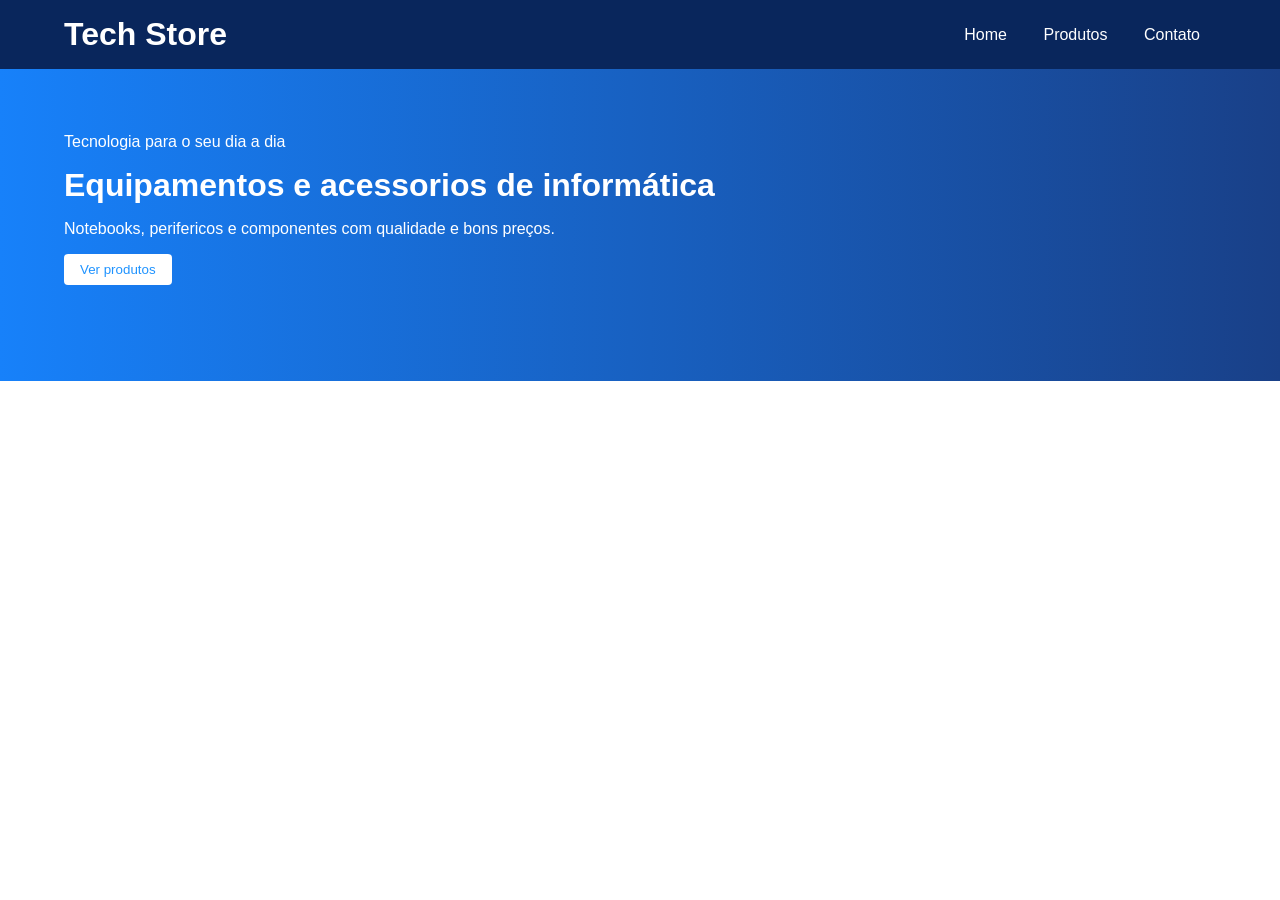
==== index.html @ 1c8600ba "Header completo" ====
<!DOCTYPE html>
<html lang="en">
<head>
    <meta charset="UTF-8">
    <meta name="viewport" content="width=device-width, initial-scale=1.0">
    <title>Pagina</title>
    <link rel="stylesheet" href="style.css">
</head>
<body>
    <header>
        <h1>Tech Store</h1>
        <nav>
            <ul>
                <a href="#">Home</a>
                <a href="#">Produtos</a>
                <a href="#">Contato</a>
            </ul>
        </nav>
    </header>

    <main>
        <section>
            <p>Tecnologia para o seu dia a dia</p>
            <h2>Equipamentos e acessorios de informática</h2>
            <p>Notebooks, perifericos e componentes com qualidade e bons preços.</p>
            <button>Ver produtos</button>
        </section>
    </main>
    
</body>
</html>
---- style.css ----
*{
    margin: 0;
    padding: 0;
    box-sizing: border-box;
    font-family: Arial, sans-serif;
}

header{
    display: flex;
    justify-content: space-between;
    align-items: center;
    padding: 1rem 4rem;
    background-color: #09265c;
    color: #fff;
}

header h1{
    font-size: 2rem;
}

header nav a{
    color: #fff;
    text-decoration: none;
    margin: 0 1rem;
}

header nav a:hover{
    text-decoration: underline;
}

main{
    padding: 4rem 4rem;
    background-image: linear-gradient(to right, #1781fa, #194088);
    color: #fff;
}

section{
    margin-bottom: 2rem; 
}

section h2{
    font-size: 2rem;
    margin-bottom: 1rem;
}

section p{
    font-size: 1rem;
    margin-bottom: 1rem;
}

section button{
    padding: 0.5rem 1rem;
    background-color: #ffff;
    color: #1f93ff;
    border: none;
    cursor: pointer;
    border-radius: 4px;
}

footer{
    padding: 1rem;
    background-color: #09265c;
    color: #fff;
    text-align: center;
}

footer p{
    font-size: 0.8rem;
}
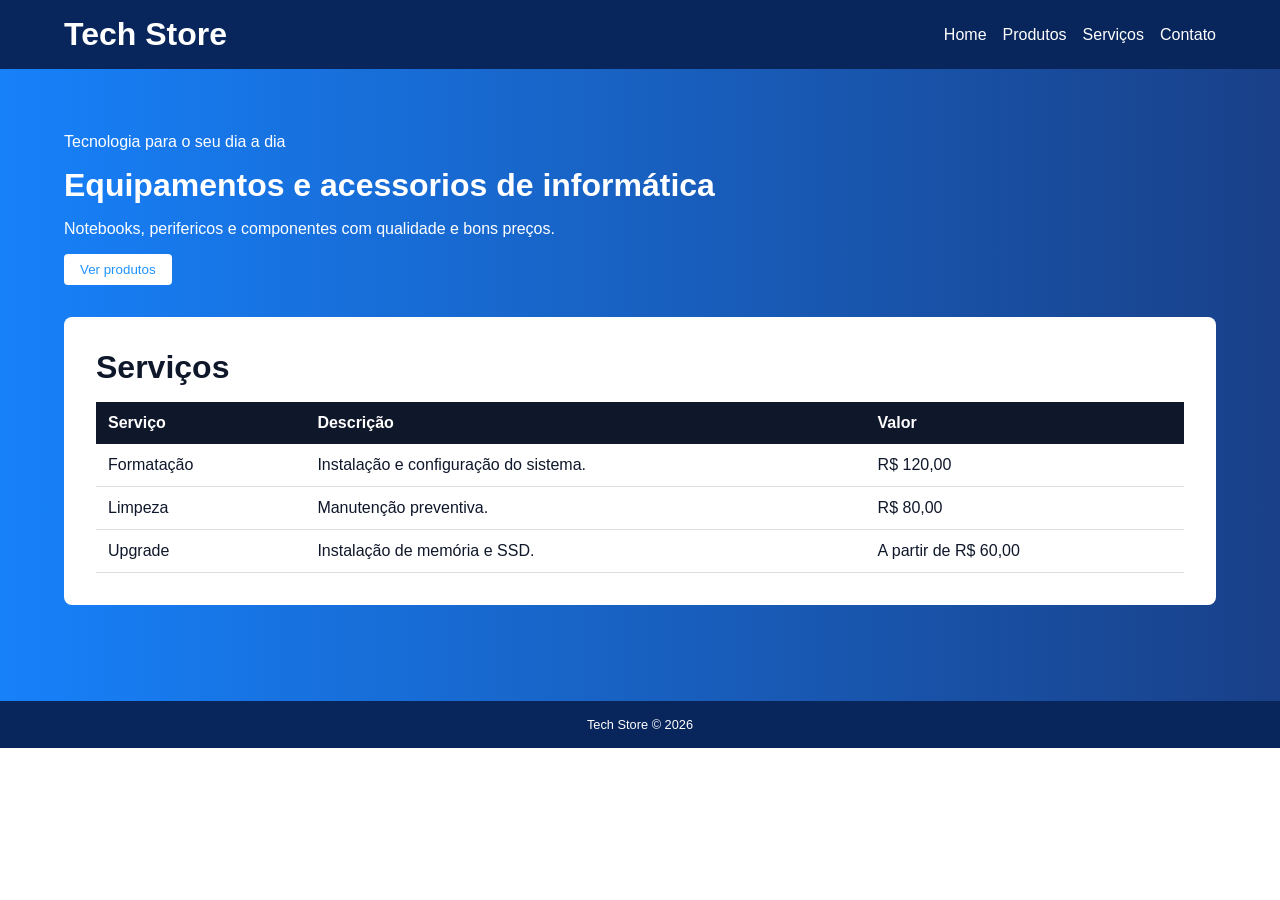
==== commit cad40faf: "Unifica header, hero e servicos em uma unica pagina" ====
--- a/index.html
+++ b/index.html
@@ -1,19 +1,22 @@
 <!DOCTYPE html>
-<html lang="en">
+<html lang="PT-BR">
+
 <head>
     <meta charset="UTF-8">
     <meta name="viewport" content="width=device-width, initial-scale=1.0">
-    <title>Pagina</title>
+    <title>Tech Store</title>
     <link rel="stylesheet" href="style.css">
 </head>
+
 <body>
     <header>
         <h1>Tech Store</h1>
         <nav>
             <ul>
-                <a href="#">Home</a>
-                <a href="#">Produtos</a>
-                <a href="#">Contato</a>
+                <li><a href="#">Home</a></li>
+                <li><a href="#">Produtos</a></li>
+                <li><a href="#">Serviços</a></li>
+                <li><a href="#">Contato</a></li>
             </ul>
         </nav>
     </header>
@@ -25,7 +28,43 @@
             <p>Notebooks, perifericos e componentes com qualidade e bons preços.</p>
             <button>Ver produtos</button>
         </section>
+
+        <section id="servicos">
+            <h2 class="titulo-servicos">Serviços</h2>
+
+            <table class="tabela-servicos">
+                <thead>
+                    <tr>
+                        <th>Serviço</th>
+                        <th>Descrição</th>
+                        <th>Valor</th>
+                    </tr>
+                </thead>
+                <tbody>
+                    <tr>
+                        <td>Formatação</td>
+                        <td>Instalação e configuração do sistema.</td>
+                        <td>R$ 120,00</td>
+                    </tr>
+                    <tr>
+                        <td>Limpeza</td>
+                        <td>Manutenção preventiva.</td>
+                        <td>R$ 80,00</td>
+                    </tr>
+                    <tr>
+                        <td>Upgrade</td>
+                        <td>Instalação de memória e SSD.</td>
+                        <td>A partir de R$ 60,00</td>
+                    </tr>
+                </tbody>
+            </table>
+        </section>
     </main>
-    
+
+    <footer>
+        <p>Tech Store &copy; 2026</p>
+    </footer>
+
 </body>
-</html>+
+</html>
--- a/style.css
+++ b/style.css
@@ -18,10 +18,15 @@
     font-size: 2rem;
 }
 
+header nav ul{
+    display: flex;
+    gap: 1rem;
+    list-style: none;
+}
+
 header nav a{
     color: #fff;
     text-decoration: none;
-    margin: 0 1rem;
 }
 
 header nav a:hover{
@@ -67,3 +72,32 @@
 footer p{
     font-size: 0.8rem;
 }
+
+#servicos{
+    padding: 2rem;
+    background-color: #fff;
+    color: #0f172a;
+    border-radius: 8px;
+}
+
+.titulo-servicos{
+    color: #0f172a;
+    margin-bottom: 1rem;
+}
+
+.tabela-servicos{
+    width: 100%;
+    border-collapse: collapse;
+}
+
+.tabela-servicos th{
+    background-color: #0f172a;
+    color: #fff;
+    padding: 12px;
+    text-align: left;
+}
+
+.tabela-servicos td{
+    padding: 12px;
+    border-bottom: 1px solid #ddd;
+}
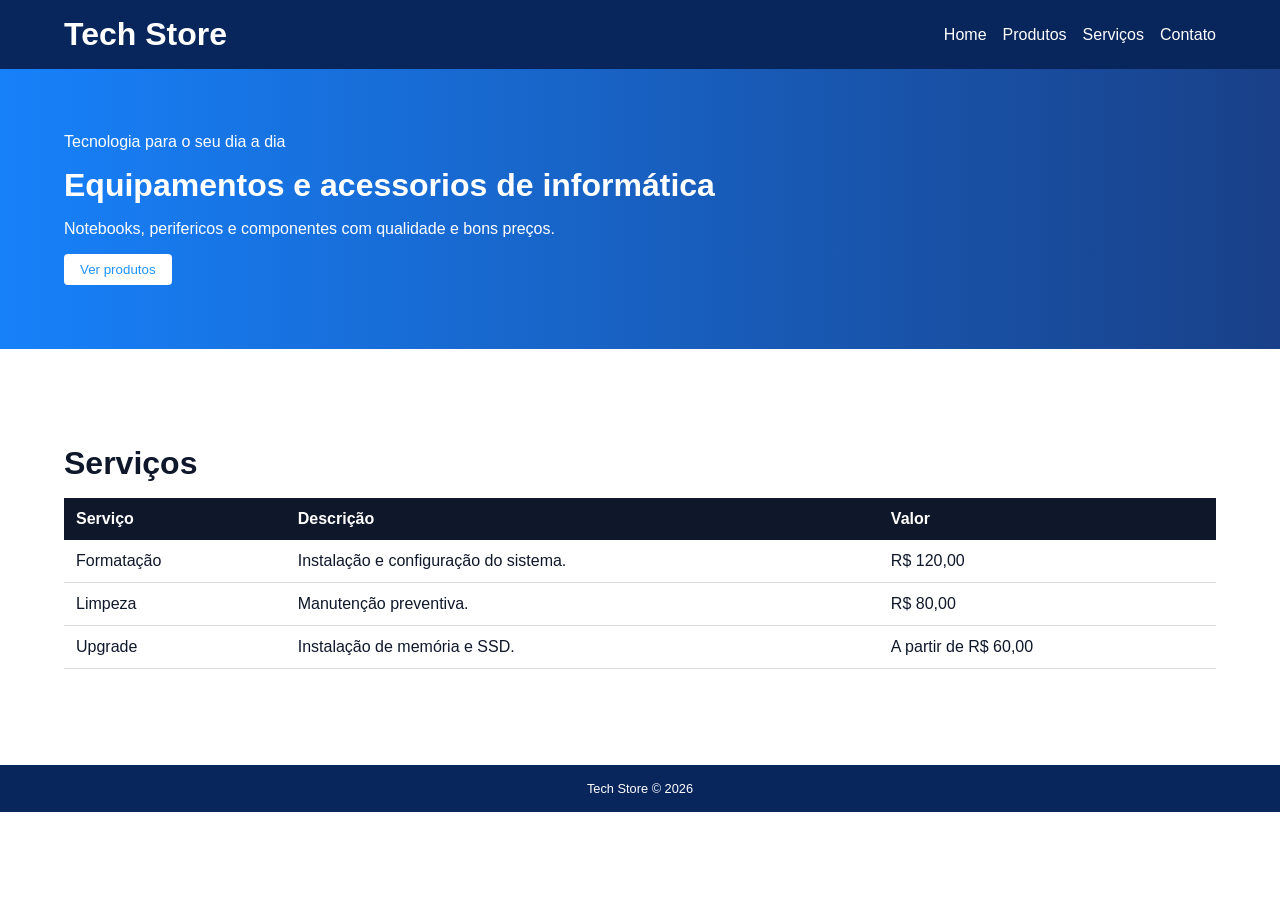
==== commit dcd34977: "Aplica gradiente apenas na secao hero e deixa servicos sem fundo" ====
--- a/index.html
+++ b/index.html
@@ -22,7 +22,7 @@
     </header>
 
     <main>
-        <section>
+        <section class="hero">
             <p>Tecnologia para o seu dia a dia</p>
             <h2>Equipamentos e acessorios de informática</h2>
             <p>Notebooks, perifericos e componentes com qualidade e bons preços.</p>
--- a/style.css
+++ b/style.css
@@ -33,8 +33,8 @@
     text-decoration: underline;
 }
 
-main{
-    padding: 4rem 4rem;
+.hero{
+    padding: 4rem;
     background-image: linear-gradient(to right, #1781fa, #194088);
     color: #fff;
 }
@@ -74,10 +74,8 @@
 }
 
 #servicos{
-    padding: 2rem;
-    background-color: #fff;
+    padding: 4rem;
     color: #0f172a;
-    border-radius: 8px;
 }
 
 .titulo-servicos{
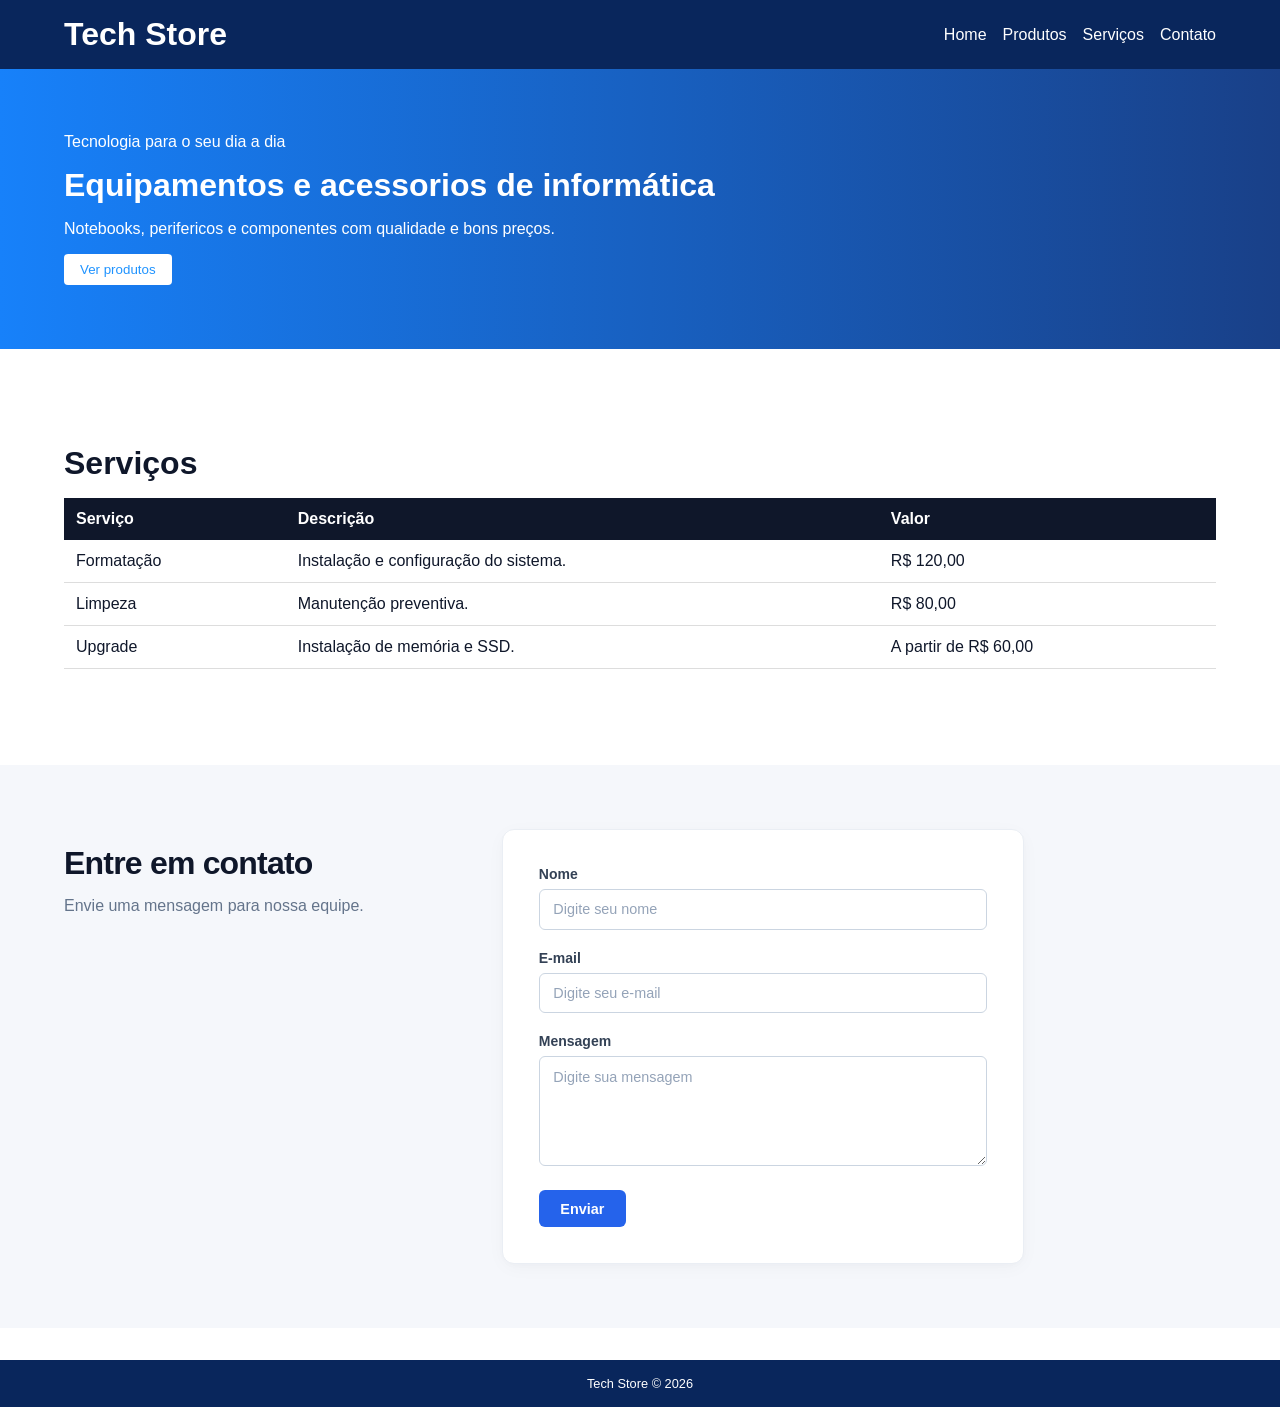
==== commit b1f1352e: "Adiciona secao de formulario de contato sem alterar o conteudo existente" ====
--- a/index.html
+++ b/index.html
@@ -59,6 +59,41 @@
                 </tbody>
             </table>
         </section>
+
+        <section id="contato">
+            <div class="contact-wrapper">
+
+                <!-- Left Column: Title & Subtitle -->
+                <div class="contact-header">
+                    <h1>Entre em contato</h1>
+                    <p>Envie uma mensagem para nossa equipe.</p>
+                </div>
+
+                <!-- Right Column: Form Card -->
+                <div class="contact-card">
+                    <form class="contact-form" action="#" method="POST" onsubmit="event.preventDefault();">
+
+                        <div class="form-group">
+                            <label for="nome">Nome</label>
+                            <input type="text" id="nome" name="nome" placeholder="Digite seu nome" required>
+                        </div>
+
+                        <div class="form-group">
+                            <label for="email">E-mail</label>
+                            <input type="email" id="email" name="email" placeholder="Digite seu e-mail" required>
+                        </div>
+
+                        <div class="form-group">
+                            <label for="mensagem">Mensagem</label>
+                            <textarea id="mensagem" name="mensagem" placeholder="Digite sua mensagem" required></textarea>
+                        </div>
+
+                        <button type="submit" class="submit-button">Enviar</button>
+                    </form>
+                </div>
+
+            </div>
+        </section>
     </main>
 
     <footer>
--- a/style.css
+++ b/style.css
@@ -99,3 +99,150 @@
     padding: 12px;
     border-bottom: 1px solid #ddd;
 }
+
+/* ==========================================================
+   FORMULÁRIO DE CONTATO
+   Tudo abaixo éEscopo em #contato para não afetar as
+   seções existentes (hero, serviços, header, footer).
+   ========================================================== */
+
+#contato{
+    padding: 4rem;
+    background-color: #f5f7fb;
+    color: #1e293b;
+    font-family: 'Inter', -apple-system, BlinkMacSystemFont, 'Segoe UI', Roboto, sans-serif;
+}
+
+#contato .contact-wrapper{
+    display: flex;
+    flex-direction: row;
+    justify-content: space-between;
+    align-items: flex-start;
+    width: 100%;
+    max-width: 960px;
+    gap: 3rem;
+}
+
+#contato .contact-header{
+    flex: 1;
+    padding-top: 1rem;
+}
+
+#contato .contact-header h1{
+    font-size: 2rem;
+    font-weight: 700;
+    color: #0f172a;
+    margin: 0 0 0.75rem 0;
+    letter-spacing: -0.025em;
+}
+
+#contato .contact-header p{
+    font-size: 1rem;
+    color: #64748b;
+    line-height: 1.5;
+    margin: 0;
+}
+
+#contato .contact-card{
+    flex: 1.15;
+    width: 100%;
+    background-color: #ffffff;
+    padding: 2.25rem;
+    border-radius: 12px;
+    border: 1px solid #eaeef4;
+    box-shadow: 0 4px 20px -2px rgba(15, 23, 42, 0.04), 0 2px 6px -1px rgba(15, 23, 42, 0.02);
+}
+
+#contato .contact-form{
+    display: flex;
+    flex-direction: column;
+    gap: 1.25rem;
+}
+
+#contato .form-group{
+    display: flex;
+    flex-direction: column;
+    gap: 0.45rem;
+}
+
+#contato .form-group label{
+    font-size: 0.875rem;
+    font-weight: 600;
+    color: #334155;
+}
+
+#contato .form-group input,
+#contato .form-group textarea{
+    width: 100%;
+    box-sizing: border-box;
+    padding: 0.7rem 0.85rem;
+    border: 1px solid #cbd5e1;
+    border-radius: 6px;
+    font-size: 0.9rem;
+    font-family: inherit;
+    color: #0f172a;
+    background-color: #ffffff;
+    outline: none;
+    transition: border-color 0.15s ease, box-shadow 0.15s ease;
+}
+
+#contato .form-group input::placeholder,
+#contato .form-group textarea::placeholder{
+    color: #94a3b8;
+}
+
+#contato .form-group input:focus,
+#contato .form-group textarea:focus{
+    border-color: #2563eb;
+    box-shadow: 0 0 0 3px rgba(37, 99, 235, 0.12);
+}
+
+#contato .form-group textarea{
+    resize: vertical;
+    min-height: 110px;
+}
+
+#contato .submit-button{
+    align-self: flex-start;
+    background-color: #2563eb;
+    color: #ffffff;
+    font-size: 0.9rem;
+    font-weight: 600;
+    padding: 0.65rem 1.35rem;
+    border: none;
+    border-radius: 6px;
+    cursor: pointer;
+    transition: background-color 0.15s ease, transform 0.1s ease;
+    margin-top: 0.25rem;
+}
+
+#contato .submit-button:hover{
+    background-color: #1d4ed8;
+}
+
+#contato .submit-button:active{
+    transform: scale(0.98);
+}
+
+@media (max-width: 768px){
+    #contato{
+        padding: 2rem 1.5rem;
+    }
+
+    #contato .contact-wrapper{
+        flex-direction: column;
+        gap: 2rem;
+    }
+
+    #contato .contact-header{
+        padding-top: 0;
+    }
+
+    #contato .contact-card{
+        padding: 1.5rem;
+    }
+
+    #contato .submit-button{
+        width: 100%;
+    }
+}
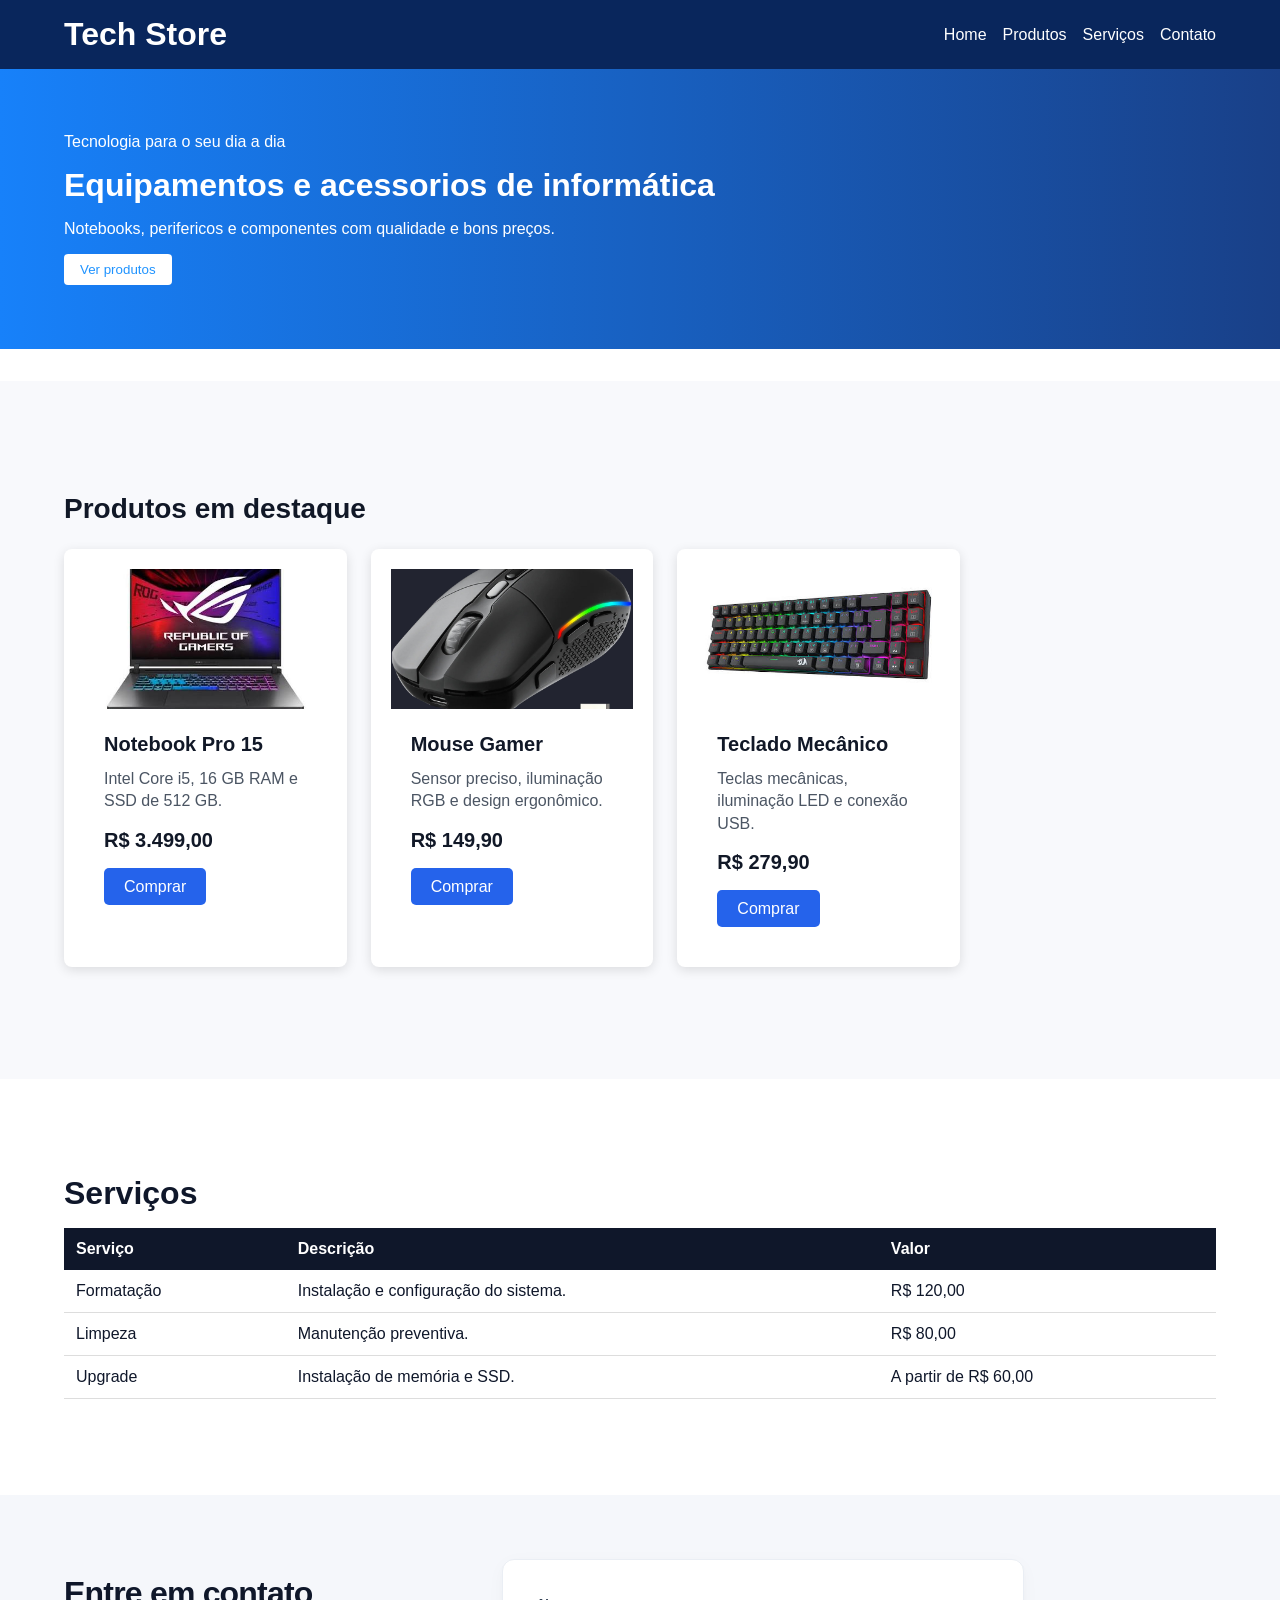
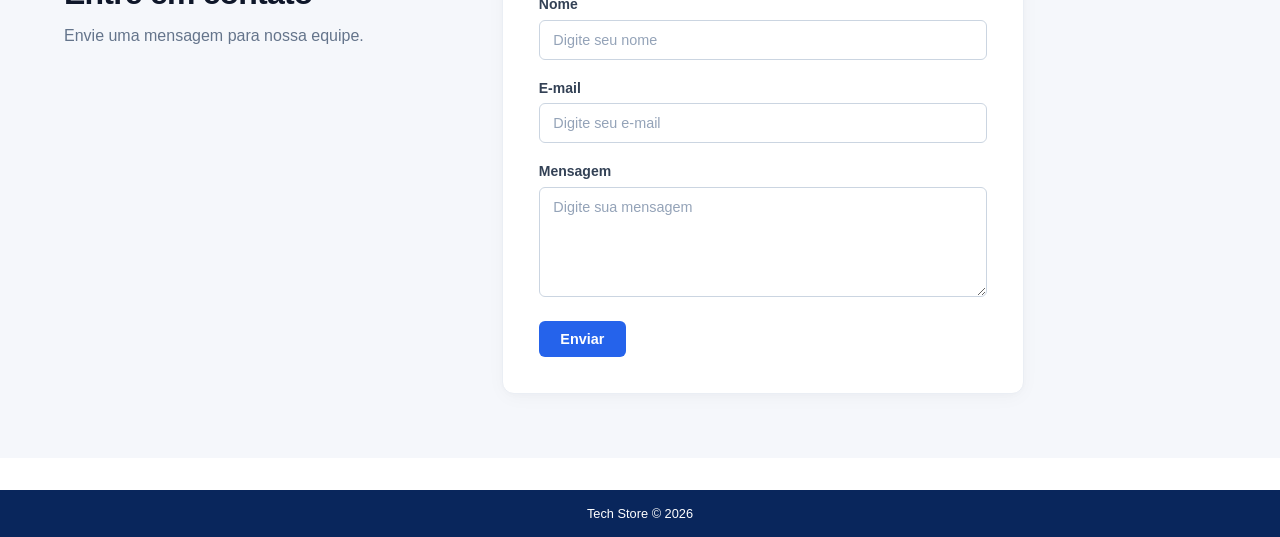
==== commit c600225c: "Adicionado a seção de produtos em destaque" ====
--- a/index.html
+++ b/index.html
@@ -1,105 +1,166 @@
-<!DOCTYPE html>
+<!doctype html>
 <html lang="PT-BR">
+  <head>
+    <meta charset="UTF-8" />
+    <meta name="viewport" content="width=device-width, initial-scale=1.0" />
+    <title>Tech Store</title>
+    <link rel="stylesheet" href="style.css" />
+  </head>
 
-<head>
-    <meta charset="UTF-8">
-    <meta name="viewport" content="width=device-width, initial-scale=1.0">
-    <title>Tech Store</title>
-    <link rel="stylesheet" href="style.css">
-</head>
-
-<body>
+  <body>
     <header>
-        <h1>Tech Store</h1>
-        <nav>
-            <ul>
-                <li><a href="#">Home</a></li>
-                <li><a href="#">Produtos</a></li>
-                <li><a href="#">Serviços</a></li>
-                <li><a href="#">Contato</a></li>
-            </ul>
-        </nav>
+      <h1>Tech Store</h1>
+      <nav>
+        <ul>
+          <li><a href="#">Home</a></li>
+          <li><a href="#">Produtos</a></li>
+          <li><a href="#">Serviços</a></li>
+          <li><a href="#">Contato</a></li>
+        </ul>
+      </nav>
     </header>
 
     <main>
-        <section class="hero">
-            <p>Tecnologia para o seu dia a dia</p>
-            <h2>Equipamentos e acessorios de informática</h2>
-            <p>Notebooks, perifericos e componentes com qualidade e bons preços.</p>
-            <button>Ver produtos</button>
-        </section>
+      <section class="equipamentos-tecnologia">
+        <p>Tecnologia para o seu dia a dia</p>
+        <h2>Equipamentos e acessorios de informática</h2>
+        <p>Notebooks, perifericos e componentes com qualidade e bons preços.</p>
+        <button>Ver produtos</button>
+      </section>
 
-        <section id="servicos">
-            <h2 class="titulo-servicos">Serviços</h2>
+      <section class="produtos-destaque">
+        <div class="container">
+          <h2>Produtos em destaque</h2>
 
-            <table class="tabela-servicos">
-                <thead>
-                    <tr>
-                        <th>Serviço</th>
-                        <th>Descrição</th>
-                        <th>Valor</th>
-                    </tr>
-                </thead>
-                <tbody>
-                    <tr>
-                        <td>Formatação</td>
-                        <td>Instalação e configuração do sistema.</td>
-                        <td>R$ 120,00</td>
-                    </tr>
-                    <tr>
-                        <td>Limpeza</td>
-                        <td>Manutenção preventiva.</td>
-                        <td>R$ 80,00</td>
-                    </tr>
-                    <tr>
-                        <td>Upgrade</td>
-                        <td>Instalação de memória e SSD.</td>
-                        <td>A partir de R$ 60,00</td>
-                    </tr>
-                </tbody>
-            </table>
-        </section>
+          <div class="produtos-grid">
+            <div class="produto-card">
+              <img src="img/notebook-gamer.jpeg" alt="Notebook Pro 15" />
 
-        <section id="contato">
-            <div class="contact-wrapper">
+              <div class="produto-info">
+                <h3>Notebook Pro 15</h3>
+                <p>Intel Core i5, 16 GB RAM e SSD de 512 GB.</p>
 
-                <!-- Left Column: Title & Subtitle -->
-                <div class="contact-header">
-                    <h1>Entre em contato</h1>
-                    <p>Envie uma mensagem para nossa equipe.</p>
-                </div>
+                <span class="preco">R$ 3.499,00</span>
 
-                <!-- Right Column: Form Card -->
-                <div class="contact-card">
-                    <form class="contact-form" action="#" method="POST" onsubmit="event.preventDefault();">
+                <button>Comprar</button>
+              </div>
+            </div>
 
-                        <div class="form-group">
-                            <label for="nome">Nome</label>
-                            <input type="text" id="nome" name="nome" placeholder="Digite seu nome" required>
-                        </div>
+            <div class="produto-card">
+              <img src="/img/mouse-gamer.jpg" alt="Mouse Gamer" />
 
-                        <div class="form-group">
-                            <label for="email">E-mail</label>
-                            <input type="email" id="email" name="email" placeholder="Digite seu e-mail" required>
-                        </div>
+              <div class="produto-info">
+                <h3>Mouse Gamer</h3>
+                <p>Sensor preciso, iluminação RGB e design ergonômico.</p>
 
-                        <div class="form-group">
-                            <label for="mensagem">Mensagem</label>
-                            <textarea id="mensagem" name="mensagem" placeholder="Digite sua mensagem" required></textarea>
-                        </div>
+                <span class="preco">R$ 149,90</span>
 
-                        <button type="submit" class="submit-button">Enviar</button>
-                    </form>
-                </div>
+                <button>Comprar</button>
+              </div>
+            </div>
 
+            <div class="produto-card">
+              <img src="img/teclado-gamer.jpeg" alt="Teclado Mecânico" />
+
+              <div class="produto-info">
+                <h3>Teclado Mecânico</h3>
+                <p>Teclas mecânicas, iluminação LED e conexão USB.</p>
+
+                <span class="preco">R$ 279,90</span>
+
+                <button>Comprar</button>
+              </div>
             </div>
-        </section>
+          </div>
+        </div>
+      </section>
+
+      <section id="servicos">
+        <h2 class="titulo-servicos">Serviços</h2>
+
+        <table class="tabela-servicos">
+          <thead>
+            <tr>
+              <th>Serviço</th>
+              <th>Descrição</th>
+              <th>Valor</th>
+            </tr>
+          </thead>
+          <tbody>
+            <tr>
+              <td>Formatação</td>
+              <td>Instalação e configuração do sistema.</td>
+              <td>R$ 120,00</td>
+            </tr>
+            <tr>
+              <td>Limpeza</td>
+              <td>Manutenção preventiva.</td>
+              <td>R$ 80,00</td>
+            </tr>
+            <tr>
+              <td>Upgrade</td>
+              <td>Instalação de memória e SSD.</td>
+              <td>A partir de R$ 60,00</td>
+            </tr>
+          </tbody>
+        </table>
+      </section>
+
+      <section id="contato">
+        <div class="contact-wrapper">
+          <div class="contact-header">
+            <h1>Entre em contato</h1>
+            <p>Envie uma mensagem para nossa equipe.</p>
+          </div>
+
+          <div class="contact-card">
+            <form
+              class="contact-form"
+              action="#"
+              method="POST"
+              onsubmit="event.preventDefault()"
+            >
+              <div class="form-group">
+                <label for="nome">Nome</label>
+                <input
+                  type="text"
+                  id="nome"
+                  name="nome"
+                  placeholder="Digite seu nome"
+                  required
+                />
+              </div>
+
+              <div class="form-group">
+                <label for="email">E-mail</label>
+                <input
+                  type="email"
+                  id="email"
+                  name="email"
+                  placeholder="Digite seu e-mail"
+                  required
+                />
+              </div>
+
+              <div class="form-group">
+                <label for="mensagem">Mensagem</label>
+                <textarea
+                  id="mensagem"
+                  name="mensagem"
+                  placeholder="Digite sua mensagem"
+                  required
+                ></textarea>
+              </div>
+
+              <button type="submit" class="submit-button">Enviar</button>
+            </form>
+          </div>
+        </div>
+      </section>
     </main>
 
     <footer>
-        <p>Tech Store &copy; 2026</p>
+      <p>Tech Store &copy; 2026</p>
     </footer>
-
-</body>
-
+  </body>
 </html>
--- a/style.css
+++ b/style.css
@@ -1,248 +1,333 @@
-*{
-    margin: 0;
-    padding: 0;
-    box-sizing: border-box;
-    font-family: Arial, sans-serif;
-}
-
-header{
-    display: flex;
-    justify-content: space-between;
-    align-items: center;
-    padding: 1rem 4rem;
-    background-color: #09265c;
-    color: #fff;
-}
-
-header h1{
-    font-size: 2rem;
-}
-
-header nav ul{
-    display: flex;
-    gap: 1rem;
-    list-style: none;
-}
-
-header nav a{
-    color: #fff;
-    text-decoration: none;
-}
-
-header nav a:hover{
-    text-decoration: underline;
-}
-
-.hero{
-    padding: 4rem;
-    background-image: linear-gradient(to right, #1781fa, #194088);
-    color: #fff;
-}
-
-section{
-    margin-bottom: 2rem; 
-}
-
-section h2{
-    font-size: 2rem;
-    margin-bottom: 1rem;
-}
-
-section p{
-    font-size: 1rem;
-    margin-bottom: 1rem;
-}
-
-section button{
-    padding: 0.5rem 1rem;
-    background-color: #ffff;
-    color: #1f93ff;
-    border: none;
-    cursor: pointer;
-    border-radius: 4px;
-}
-
-footer{
-    padding: 1rem;
-    background-color: #09265c;
-    color: #fff;
-    text-align: center;
-}
-
-footer p{
-    font-size: 0.8rem;
-}
-
-#servicos{
-    padding: 4rem;
-    color: #0f172a;
-}
-
-.titulo-servicos{
-    color: #0f172a;
-    margin-bottom: 1rem;
-}
-
-.tabela-servicos{
+* {
+  margin: 0;
+  padding: 0;
+  box-sizing: border-box;
+  font-family: Arial, sans-serif;
+}
+
+header {
+  display: flex;
+  justify-content: space-between;
+  align-items: center;
+  padding: 1rem 4rem;
+  background-color: #09265c;
+  color: #fff;
+}
+
+header h1 {
+  font-size: 2rem;
+}
+
+header nav ul {
+  display: flex;
+  gap: 1rem;
+  list-style: none;
+}
+
+header nav a {
+  color: #fff;
+  text-decoration: none;
+}
+
+header nav a:hover {
+  text-decoration: underline;
+}
+
+.equipamentos-tecnologia {
+  padding: 4rem;
+  background-image: linear-gradient(to right, #1781fa, #194088);
+  color: #fff;
+}
+
+.produtos-destaque {
+  background: #f8f9fc;
+  padding: 3rem 0;
+}
+
+.container {
+  width: 90%;
+  max-width: 80%;
+  padding: 4rem;
+}
+
+.produtos-destaque h2 {
+  color: #111827;
+  font-size: 1.75rem;
+  margin-bottom: 1.5rem;
+}
+
+.produtos-grid {
+  display: grid;
+  grid-template-columns: repeat(3, 1fr);
+  gap: 1.5rem;
+}
+
+.produto-card {
+  background: white;
+  border-radius: 8px;
+  padding: 1.25rem;
+  overflow: hidden;
+  box-shadow: 0 3px 12px rgba(0, 0, 0, 0.12);
+  transition: transform 0.2s ease;
+}
+
+.produto-card:hover {
+  transform: translateY(-5px);
+}
+
+.produto-card img {
+  width: 100%;
+  height: 140px;
+  object-fit: cover;
+}
+
+.produto-info {
+  padding: 1.25rem;
+}
+
+.produto-info h3 {
+  color: #111827;
+  font-size: 1.25rem;
+  margin-bottom: 0.75rem;
+}
+
+.produto-info p {
+  color: #4b5563;
+  font-size: 1rem;
+  line-height: 1.4;
+  min-height: 45px;
+  margin-bottom: 1rem;
+}
+
+.preco {
+  display: block;
+  color: #111827;
+  font-size: 1.25rem;
+  font-weight: bold;
+  margin-bottom: 1rem;
+}
+
+.produto-info button {
+  background: #2563eb;
+  color: white;
+  border: none;
+  padding: 0.6rem 1.25rem;
+  border-radius: 5px;
+  cursor: pointer;
+  font-size: 1rem;
+}
+
+.produto-info button:hover {
+  background: #1d4ed8;
+}
+
+section {
+  margin-bottom: 2rem;
+}
+
+section h2 {
+  font-size: 2rem;
+  margin-bottom: 1rem;
+}
+
+section p {
+  font-size: 1rem;
+  margin-bottom: 1rem;
+}
+
+section button {
+  padding: 0.5rem 1rem;
+  background-color: #ffff;
+  color: #1f93ff;
+  border: none;
+  cursor: pointer;
+  border-radius: 4px;
+}
+
+footer {
+  padding: 1rem;
+  background-color: #09265c;
+  color: #fff;
+  text-align: center;
+}
+
+footer p {
+  font-size: 0.8rem;
+}
+
+#servicos {
+  padding: 4rem;
+  color: #0f172a;
+}
+
+.titulo-servicos {
+  color: #0f172a;
+  margin-bottom: 1rem;
+}
+
+.tabela-servicos {
+  width: 100%;
+  border-collapse: collapse;
+}
+
+.tabela-servicos th {
+  background-color: #0f172a;
+  color: #fff;
+  padding: 12px;
+  text-align: left;
+}
+
+.tabela-servicos td {
+  padding: 12px;
+  border-bottom: 1px solid #ddd;
+}
+
+#contato {
+  padding: 4rem;
+  background-color: #f5f7fb;
+  color: #1e293b;
+}
+
+#contato .contact-wrapper {
+  display: flex;
+  flex-direction: row;
+  justify-content: space-between;
+  align-items: flex-start;
+  width: 100%;
+  max-width: 960px;
+  gap: 3rem;
+}
+
+#contato .contact-header {
+  flex: 1;
+  padding-top: 1rem;
+}
+
+#contato .contact-header h1 {
+  font-size: 2rem;
+  font-weight: 700;
+  color: #0f172a;
+  margin: 0 0 0.75rem 0;
+  letter-spacing: -0.025em;
+}
+
+#contato .contact-header p {
+  font-size: 1rem;
+  color: #64748b;
+  line-height: 1.5;
+  margin: 0;
+}
+
+#contato .contact-card {
+  flex: 1.15;
+  width: 100%;
+  background-color: #ffffff;
+  padding: 2.25rem;
+  border-radius: 12px;
+  border: 1px solid #eaeef4;
+  box-shadow:
+    0 4px 20px -2px rgba(15, 23, 42, 0.04),
+    0 2px 6px -1px rgba(15, 23, 42, 0.02);
+}
+
+#contato .contact-form {
+  display: flex;
+  flex-direction: column;
+  gap: 1.25rem;
+}
+
+#contato .form-group {
+  display: flex;
+  flex-direction: column;
+  gap: 0.45rem;
+}
+
+#contato .form-group label {
+  font-size: 0.875rem;
+  font-weight: 600;
+  color: #334155;
+}
+
+#contato .form-group input,
+#contato .form-group textarea {
+  width: 100%;
+  box-sizing: border-box;
+  padding: 0.7rem 0.85rem;
+  border: 1px solid #cbd5e1;
+  border-radius: 6px;
+  font-size: 0.9rem;
+  font-family: inherit;
+  color: #0f172a;
+  background-color: #ffffff;
+  outline: none;
+  transition:
+    border-color 0.15s ease,
+    box-shadow 0.15s ease;
+}
+
+#contato .form-group input::placeholder,
+#contato .form-group textarea::placeholder {
+  color: #94a3b8;
+}
+
+#contato .form-group input:focus,
+#contato .form-group textarea:focus {
+  border-color: #2563eb;
+  box-shadow: 0 0 0 3px rgba(37, 99, 235, 0.12);
+}
+
+#contato .form-group textarea {
+  resize: vertical;
+  min-height: 110px;
+}
+
+#contato .submit-button {
+  align-self: flex-start;
+  background-color: #2563eb;
+  color: #ffffff;
+  font-size: 0.9rem;
+  font-weight: 600;
+  padding: 0.65rem 1.35rem;
+  border: none;
+  border-radius: 6px;
+  cursor: pointer;
+  transition:
+    background-color 0.15s ease,
+    transform 0.1s ease;
+  margin-top: 0.25rem;
+}
+
+#contato .submit-button:hover {
+  background-color: #1d4ed8;
+}
+
+#contato .submit-button:active {
+  transform: scale(0.98);
+}
+
+@media (max-width: 768px) {
+  .produtos-grid {
+    grid-template-columns: 1fr;
+  }
+
+  #contato {
+    padding: 2rem 1.5rem;
+  }
+
+  #contato .contact-wrapper {
+    flex-direction: column;
+    gap: 2rem;
+  }
+
+  #contato .contact-header {
+    padding-top: 0;
+  }
+
+  #contato .contact-card {
+    padding: 1.5rem;
+  }
+
+  #contato .submit-button {
     width: 100%;
-    border-collapse: collapse;
-}
-
-.tabela-servicos th{
-    background-color: #0f172a;
-    color: #fff;
-    padding: 12px;
-    text-align: left;
-}
-
-.tabela-servicos td{
-    padding: 12px;
-    border-bottom: 1px solid #ddd;
-}
-
-/* ==========================================================
-   FORMULÁRIO DE CONTATO
-   Tudo abaixo éEscopo em #contato para não afetar as
-   seções existentes (hero, serviços, header, footer).
-   ========================================================== */
-
-#contato{
-    padding: 4rem;
-    background-color: #f5f7fb;
-    color: #1e293b;
-    font-family: 'Inter', -apple-system, BlinkMacSystemFont, 'Segoe UI', Roboto, sans-serif;
-}
-
-#contato .contact-wrapper{
-    display: flex;
-    flex-direction: row;
-    justify-content: space-between;
-    align-items: flex-start;
-    width: 100%;
-    max-width: 960px;
-    gap: 3rem;
-}
-
-#contato .contact-header{
-    flex: 1;
-    padding-top: 1rem;
-}
-
-#contato .contact-header h1{
-    font-size: 2rem;
-    font-weight: 700;
-    color: #0f172a;
-    margin: 0 0 0.75rem 0;
-    letter-spacing: -0.025em;
-}
-
-#contato .contact-header p{
-    font-size: 1rem;
-    color: #64748b;
-    line-height: 1.5;
-    margin: 0;
-}
-
-#contato .contact-card{
-    flex: 1.15;
-    width: 100%;
-    background-color: #ffffff;
-    padding: 2.25rem;
-    border-radius: 12px;
-    border: 1px solid #eaeef4;
-    box-shadow: 0 4px 20px -2px rgba(15, 23, 42, 0.04), 0 2px 6px -1px rgba(15, 23, 42, 0.02);
-}
-
-#contato .contact-form{
-    display: flex;
-    flex-direction: column;
-    gap: 1.25rem;
-}
-
-#contato .form-group{
-    display: flex;
-    flex-direction: column;
-    gap: 0.45rem;
-}
-
-#contato .form-group label{
-    font-size: 0.875rem;
-    font-weight: 600;
-    color: #334155;
-}
-
-#contato .form-group input,
-#contato .form-group textarea{
-    width: 100%;
-    box-sizing: border-box;
-    padding: 0.7rem 0.85rem;
-    border: 1px solid #cbd5e1;
-    border-radius: 6px;
-    font-size: 0.9rem;
-    font-family: inherit;
-    color: #0f172a;
-    background-color: #ffffff;
-    outline: none;
-    transition: border-color 0.15s ease, box-shadow 0.15s ease;
-}
-
-#contato .form-group input::placeholder,
-#contato .form-group textarea::placeholder{
-    color: #94a3b8;
-}
-
-#contato .form-group input:focus,
-#contato .form-group textarea:focus{
-    border-color: #2563eb;
-    box-shadow: 0 0 0 3px rgba(37, 99, 235, 0.12);
-}
-
-#contato .form-group textarea{
-    resize: vertical;
-    min-height: 110px;
-}
-
-#contato .submit-button{
-    align-self: flex-start;
-    background-color: #2563eb;
-    color: #ffffff;
-    font-size: 0.9rem;
-    font-weight: 600;
-    padding: 0.65rem 1.35rem;
-    border: none;
-    border-radius: 6px;
-    cursor: pointer;
-    transition: background-color 0.15s ease, transform 0.1s ease;
-    margin-top: 0.25rem;
-}
-
-#contato .submit-button:hover{
-    background-color: #1d4ed8;
-}
-
-#contato .submit-button:active{
-    transform: scale(0.98);
-}
-
-@media (max-width: 768px){
-    #contato{
-        padding: 2rem 1.5rem;
-    }
-
-    #contato .contact-wrapper{
-        flex-direction: column;
-        gap: 2rem;
-    }
-
-    #contato .contact-header{
-        padding-top: 0;
-    }
-
-    #contato .contact-card{
-        padding: 1.5rem;
-    }
-
-    #contato .submit-button{
-        width: 100%;
-    }
-}
+  }
+}
